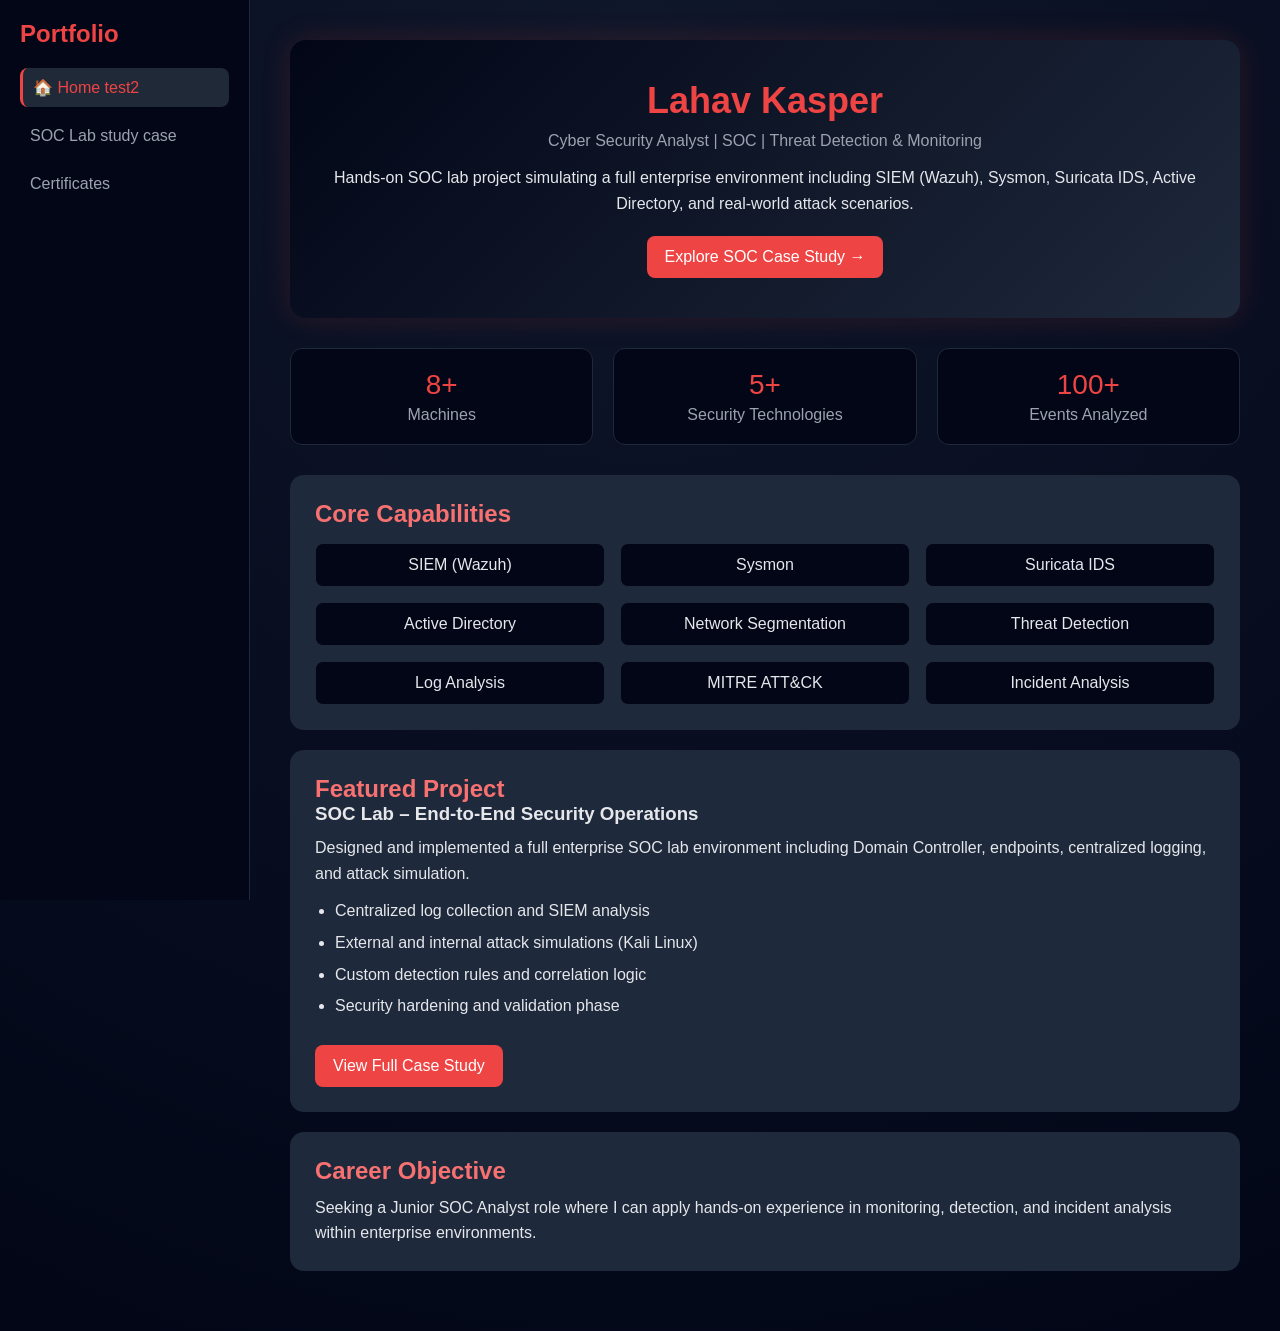
==== index.html @ e852366e "commit" ====
<!DOCTYPE html>
<html lang="en">
<head>
    <meta charset="UTF-8">
    <title>Cyber Security Portfolio - Lahav</title>
    <link rel="stylesheet" href="index.css">
</head>
<body>

<div class="sidebar">
    <h2>Portfolio</h2>
    <a href="index.html" class="active">🏠 Home test2</a>
    <a href="SOC Project\project-overview.html">SOC Lab study case</a>
    <a href="certificates.html">Certificates</a>
</div>

<div class="main">

<!-- HERO -->
<section class="hero">
    <h1 id="typing-title"></h1>

    <p class="subtitle">
        Cyber Security Analyst | SOC | Threat Detection & Monitoring
    </p>

    <p class="hero-text">
        Hands-on SOC lab project simulating a full enterprise environment including SIEM (Wazuh),
        Sysmon, Suricata IDS, Active Directory, and real-world attack scenarios.
    </p>

    <a href="SOC Project/project-overview.html" class="btn">Explore SOC Case Study →</a>
</section>

<!-- STATS -->
<section class="stats">
    <div class="stat-card">
        <div class="stat-number">8+</div>
        <div class="stat-label">Machines</div>
    </div>

    <div class="stat-card">
        <div class="stat-number">5+</div>
        <div class="stat-label">Security Technologies</div>
    </div>

    <div class="stat-card">
        <div class="stat-number">100+</div>
        <div class="stat-label">Events Analyzed</div>
    </div>
</section>

<!-- SKILLS -->
<section class="card">
    <h2>Core Capabilities</h2>

    <div class="skills-grid">
        <div class="skill">SIEM (Wazuh)</div>
        <div class="skill">Sysmon</div>
        <div class="skill">Suricata IDS</div>
        <div class="skill">Active Directory</div>
        <div class="skill">Network Segmentation</div>
        <div class="skill">Threat Detection</div>
        <div class="skill">Log Analysis</div>
        <div class="skill">MITRE ATT&CK</div>
        <div class="skill">Incident Analysis</div>
    </div>
</section>

<!-- PROJECT -->
<section class="card">
    <h2>Featured Project</h2>

    <div class="step">

        <h3>SOC Lab – End-to-End Security Operations</h3>

        <p>
            Designed and implemented a full enterprise SOC lab environment including
            Domain Controller, endpoints, centralized logging, and attack simulation.
        </p>

        <ul>
            <li>Centralized log collection and SIEM analysis</li>
            <li>External and internal attack simulations (Kali Linux)</li>
            <li>Custom detection rules and correlation logic</li>
            <li>Security hardening and validation phase</li>
        </ul>

        <a href="SOC Project/project-overview.html" class="btn">View Full Case Study</a>
    </div>
</section>

<!-- GOAL -->
<section class="card">
    <h2>Career Objective</h2>
    <p>
        Seeking a Junior SOC Analyst role where I can apply hands-on experience in
        monitoring, detection, and incident analysis within enterprise environments.
    </p>
</section>

</div>

<script src="index.js"></script>

</body>
</html>
---- index.css ----
/* RESET */
* {
    margin: 0;
    padding: 0;
    box-sizing: border-box;
}

/* BODY */
body {
    font-family: "Segoe UI", sans-serif;
    display: flex;
    background: radial-gradient(circle at top, #0f172a, #020617);
    color: #e5e7eb;
}

/* SIDEBAR */
.sidebar {
    width: 250px;
    height: 100vh;
    background: #020617;
    padding: 20px;
    position: fixed;
    border-right: 1px solid #1f2937;
}

.sidebar h2 {
    color: #ef4444;
    margin-bottom: 20px;
}

.sidebar a {
    display: block;
    color: #9ca3af;
    text-decoration: none;
    margin: 10px 0;
    padding: 10px;
    border-radius: 8px;
    transition: 0.3s;
}

.sidebar a:hover {
    background: #1f2937;
    color: #ef4444;
}

.sidebar a.active {
    background: #1f2937;
    color: #ef4444;
    border-left: 3px solid #ef4444;
}

/* MAIN */
.main {
    margin-left: 250px;
    padding: 40px;
    width: 100%;
}

/* HERO */
.hero {
    background: linear-gradient(135deg, #020617, #1e293b);
    padding: 40px;
    border-radius: 16px;
    margin-bottom: 30px;
    text-align: center;
    box-shadow: 0 0 30px rgba(239, 68, 68, 0.15);
}

.hero h1 {
    font-size: 36px;
    color: #ef4444;
}

.subtitle {
    color: #9ca3af;
    margin-top: 10px;
}

.hero-text {
    margin-top: 15px;
    line-height: 1.6;
}

/* BUTTON */
.btn {
    display: inline-block;
    padding: 12px 18px;
    background: #ef4444;
    color: white;
    border-radius: 8px;
    margin-top: 20px;
    text-decoration: none;
    transition: 0.3s;
}

.btn:hover {
    background: #dc2626;
    transform: scale(1.05);
}

/* STATS */
.stats {
    display: grid;
    grid-template-columns: repeat(3, 1fr);
    gap: 20px;
    margin-bottom: 30px;
}

.stat-card {
    background: #020617;
    padding: 20px;
    border-radius: 12px;
    text-align: center;
    border: 1px solid #1f2937;
    transition: 0.3s;
}

.stat-card:hover {
    border-color: #ef4444;
    transform: translateY(-5px);
}

.stat-number {
    font-size: 28px;
    color: #ef4444;
}

.stat-label {
    color: #9ca3af;
    margin-top: 5px;
}

/* CARDS */
.card {
    background: #1e293b;
    padding: 25px;
    border-radius: 14px;
    margin-bottom: 20px;
    transition: 0.3s;
}

.card:hover {
    transform: translateY(-5px);
    box-shadow: 0 0 20px rgba(239, 68, 68, 0.2);
}

.card h2 {
    color: #f87171;
}

.card p {
    margin-top: 10px;
    line-height: 1.6;
}

.card ul {
    margin-top: 12px;
    padding-left: 20px;
}

.card ul li {
    margin-bottom: 6px;
    line-height: 1.6;
}

.card strong {
    color: #ef4444;
}

/* SKILLS */
.skills-grid {
    display: grid;
    grid-template-columns: repeat(3, 1fr);
    gap: 15px;
    margin-top: 15px;
}

.skill {
    background: #020617;
    padding: 12px;
    border-radius: 8px;
    text-align: center;
    border: 1px solid #1f2937;
    transition: 0.3s;
}

.skill:hover {
    border-color: #ef4444;
    transform: translateY(-3px);
}
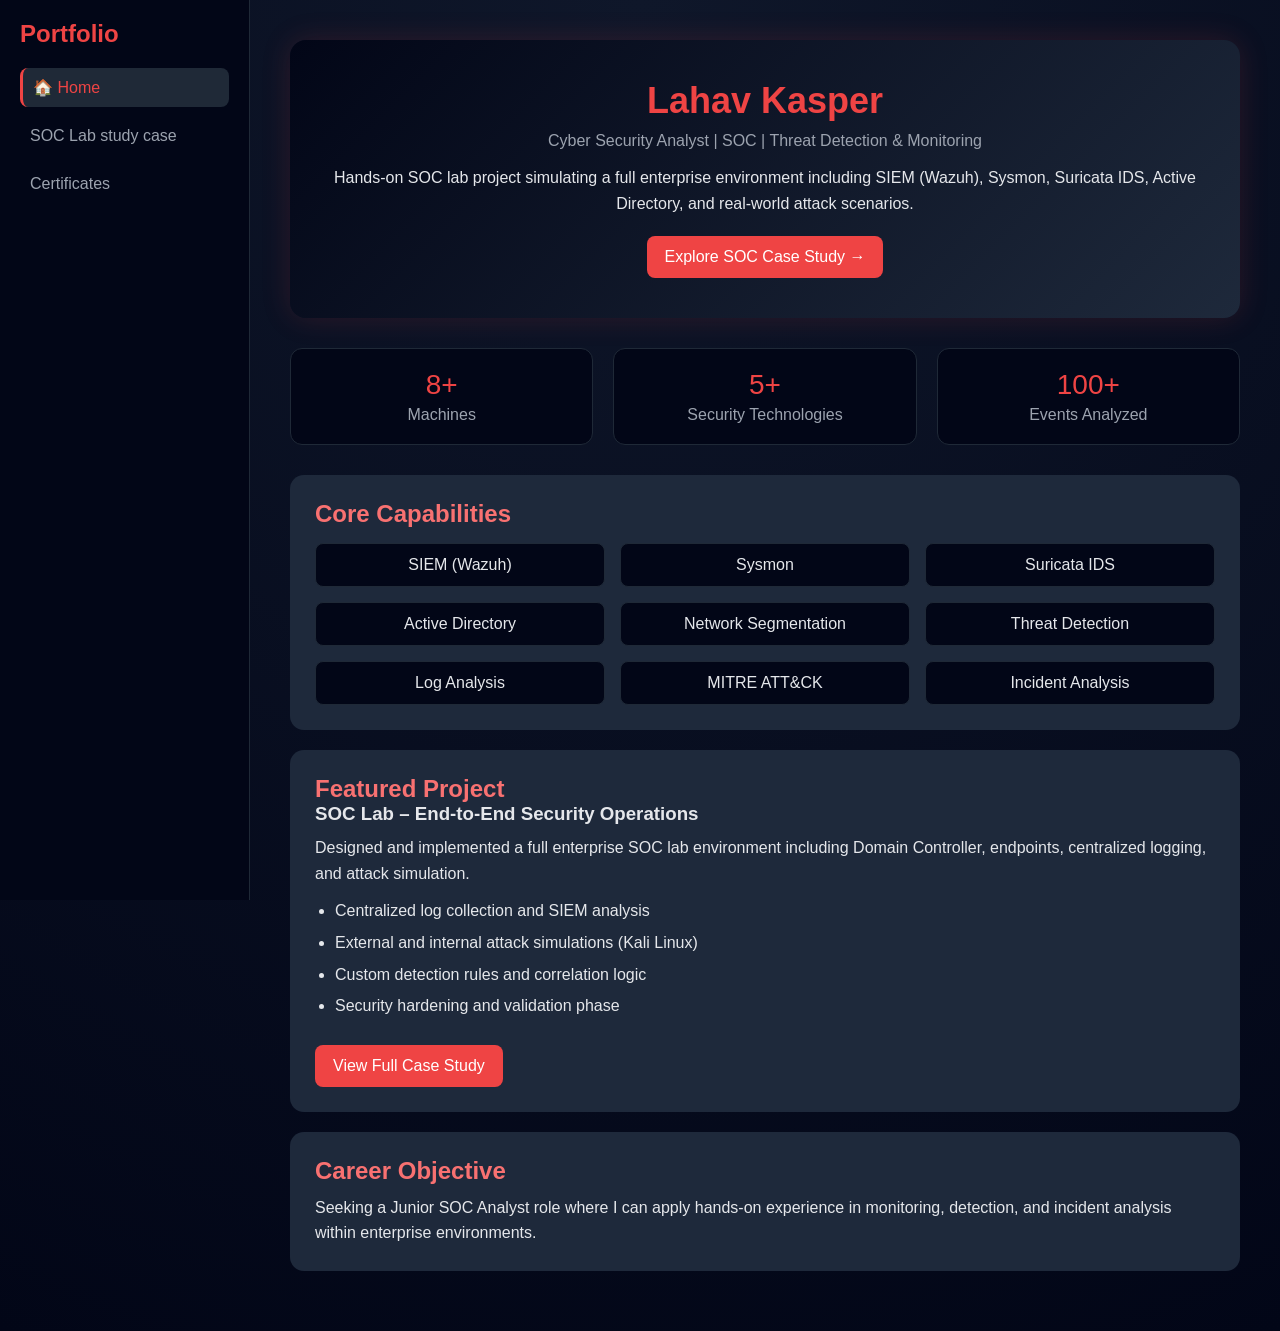
==== commit e4e7adb4: "commit" ====
--- a/index.html
+++ b/index.html
@@ -9,7 +9,7 @@
 
 <div class="sidebar">
     <h2>Portfolio</h2>
-    <a href="index.html" class="active">🏠 Home test2</a>
+    <a href="index.html" class="active">🏠 Home</a>
     <a href="SOC Project\project-overview.html">SOC Lab study case</a>
     <a href="certificates.html">Certificates</a>
 </div>
@@ -29,7 +29,7 @@
         Sysmon, Suricata IDS, Active Directory, and real-world attack scenarios.
     </p>
 
-    <a href="SOC Project/project-overview.html" class="btn">Explore SOC Case Study →</a>
+    <a href="SOC Project\project-overview.html" class="btn">Explore SOC Case Study →</a>
 </section>
 
 <!-- STATS -->
@@ -87,7 +87,7 @@
             <li>Security hardening and validation phase</li>
         </ul>
 
-        <a href="SOC Project/project-overview.html" class="btn">View Full Case Study</a>
+        <a href="SOC Project\project-overview.html" class="btn">View Full Case Study</a>
     </div>
 </section>
 
